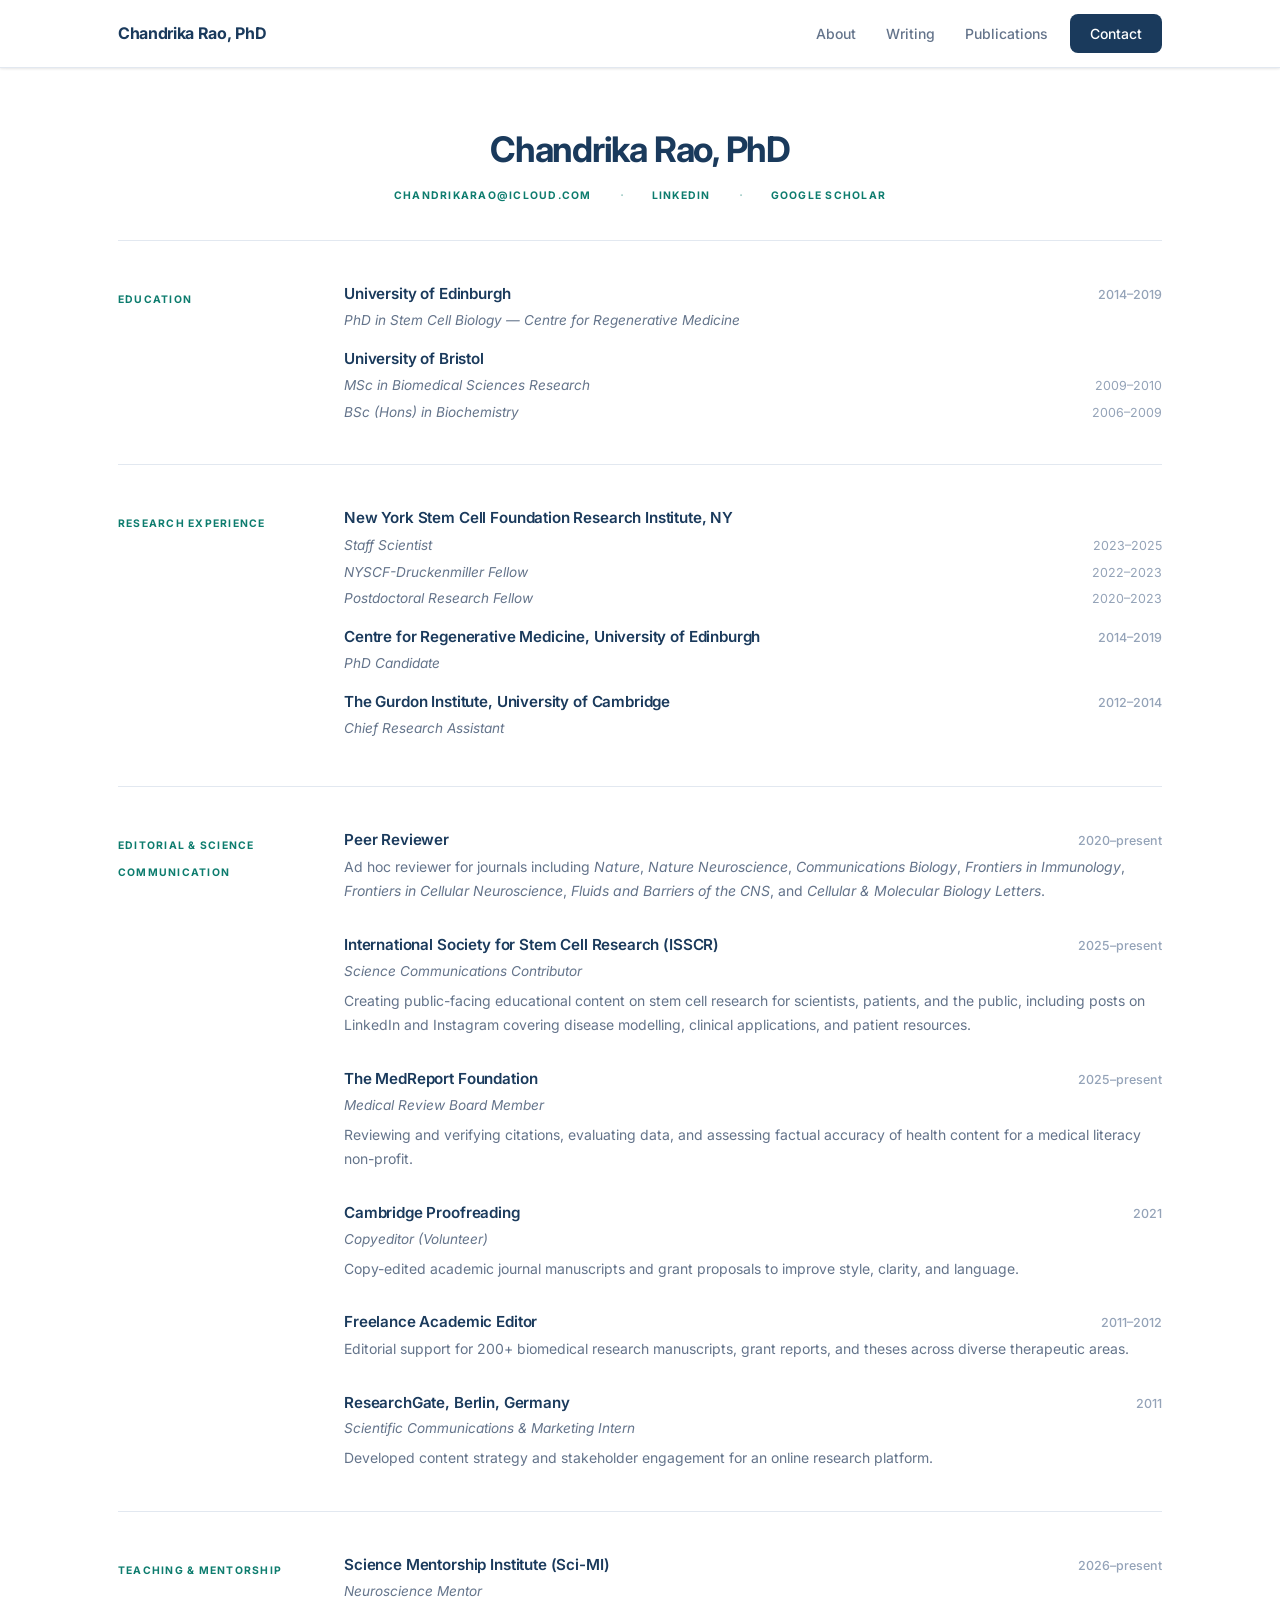
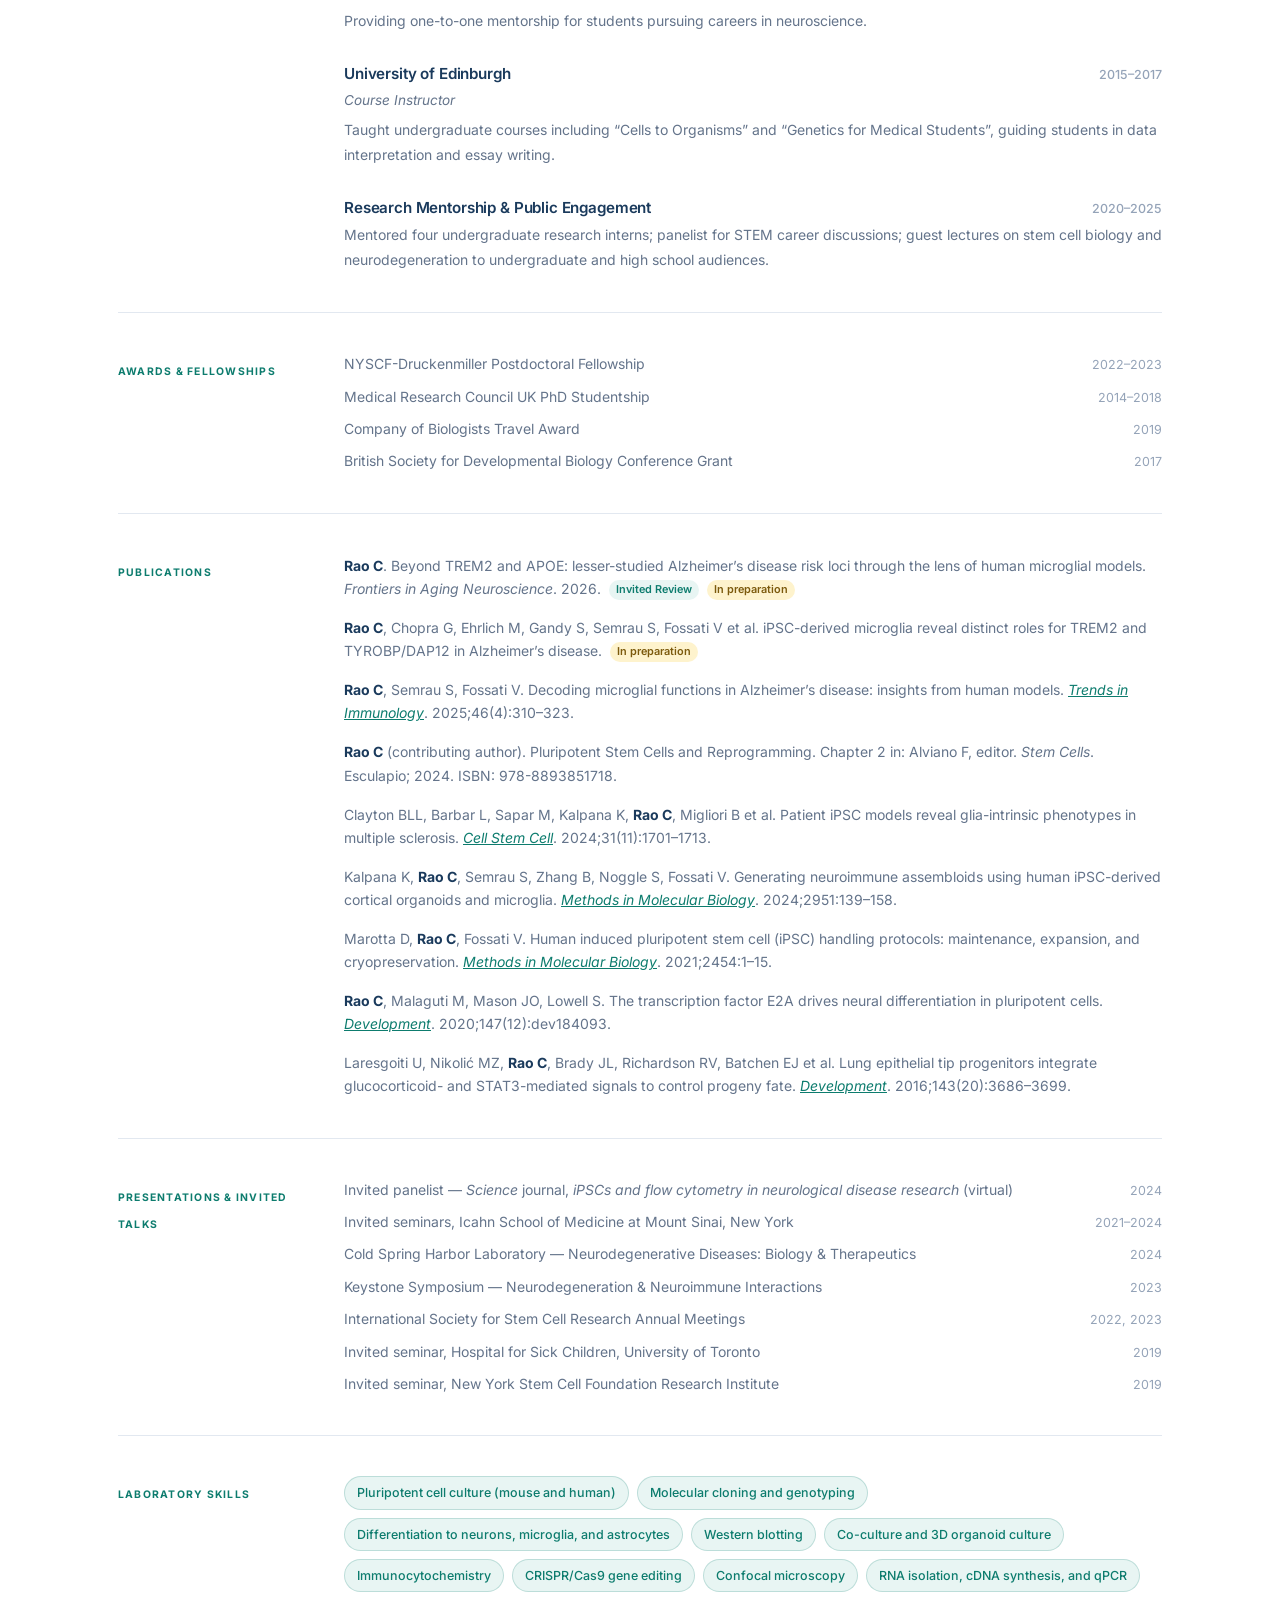
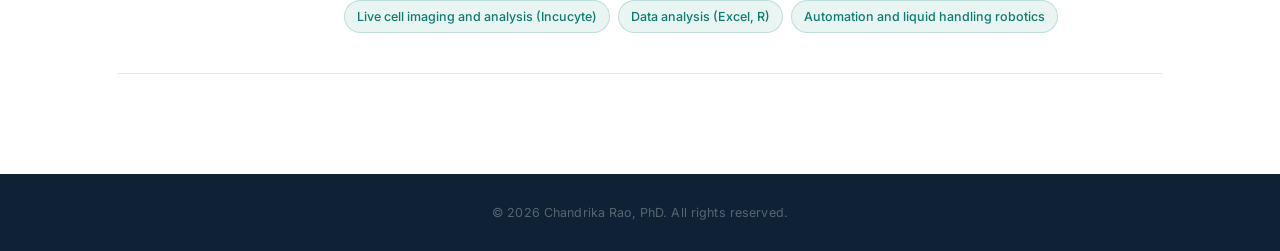
==== cv.html @ 8b99b96f "Let the CV header links wrap on narrow screens Replacing the short "Contact" link with the full emai" ====
<!DOCTYPE html>
<html lang="en">
<head>
  <meta charset="UTF-8" />
  <meta name="viewport" content="width=device-width, initial-scale=1.0" />
  <title>CV — Chandrika Rao, PhD</title>
  <meta name="description" content="Curriculum vitae of Chandrika Rao, PhD — stem cell biologist with expertise in iPSC technology, neuroimmunology, scientific editorial work, and science communication." />
  <meta property="og:title" content="CV — Chandrika Rao, PhD" />
  <meta property="og:description" content="Curriculum vitae of Chandrika Rao, PhD — stem cell biologist, scientific writer, and editor." />
  <meta property="og:url" content="https://chandrikaraophd.github.io/cv.html" />
  <meta property="og:image" content="https://chandrikaraophd.github.io/og-image.png" />
  <meta property="og:image:width" content="1200" />
  <meta property="og:image:height" content="630" />
  <meta property="og:type" content="profile" />
  <meta name="twitter:card" content="summary_large_image" />
  <meta name="twitter:title" content="CV — Chandrika Rao, PhD" />
  <meta name="twitter:description" content="Curriculum vitae of Chandrika Rao, PhD — stem cell biologist, scientific writer, and editor." />
  <meta name="twitter:image" content="https://chandrikaraophd.github.io/og-image.png" />
  <link rel="canonical" href="https://chandrikaraophd.github.io/cv.html" />
  <link rel="icon" href="favicon.svg" type="image/svg+xml" />
  <link rel="apple-touch-icon" href="og-image.png" />
  <meta name="theme-color" content="#0d7c6e" />
  <link rel="preconnect" href="https://fonts.googleapis.com" />
  <link rel="preconnect" href="https://fonts.gstatic.com" crossorigin />
  <link href="https://fonts.googleapis.com/css2?family=Inter:wght@300;400;500;600;700&display=swap" rel="stylesheet" />
  <link rel="stylesheet" href="style.css" />
  <style>
    .cv-main {
      padding-top: calc(var(--nav-h) + 64px);
      padding-bottom: 100px;
    }

    /* Header */
    .cv-header {
      text-align: center;
      margin-bottom: 32px;
    }

    .cv-header h1 {
      font-size: 2.2rem;
      font-weight: 700;
      color: var(--navy);
      letter-spacing: -.035em;
      line-height: 1;
    }

    .cv-header-rule {
      width: 80px;
      height: 2px;
      background: var(--teal);
      margin: 20px auto 16px;
    }

    .cv-header-links {
      display: flex;
      justify-content: center;
      align-items: center;
      flex-wrap: wrap;
      gap: 8px 28px;
      margin-top: 16px;
    }

    .cv-header-links a {
      font-size: .65rem;
      font-weight: 700;
      color: var(--teal);
      text-transform: uppercase;
      letter-spacing: .12em;
      text-decoration: none;
      transition: color .15s;
    }
    .cv-header-links a:hover { color: var(--navy); }

    .cv-header-sep {
      font-size: .9rem;
      color: var(--teal);
      opacity: 0.4;
    }

    /* Contact line for print/PDF only — the on-screen header links
       carry the same information as clickable text. */
    .cv-print-contact {
      display: none;
      font-size: .85rem;
      color: var(--text-muted);
      margin-top: 12px;
    }

    /* Two-column layout */
    .cv-body {
      border-top: 1px solid var(--border);
    }

    .cv-row {
      display: grid;
      grid-template-columns: 170px 1fr;
      gap: 0 56px;
      padding: 40px 0;
      border-bottom: 1px solid var(--border);
    }

    .cv-label {
      padding-top: 3px;
    }

    .cv-label-text {
      font-size: .65rem;
      font-weight: 700;
      color: var(--teal);
      text-transform: uppercase;
      letter-spacing: .12em;
      line-height: 1.4;
    }

    /* Entries */
    .cv-entry {
      margin-bottom: 28px;
    }
    .cv-entry:last-child { margin-bottom: 0; }
    .cv-entry--compact { margin-bottom: 14px; }

    .cv-entry-head {
      display: flex;
      justify-content: space-between;
      align-items: baseline;
      gap: 16px;
      margin-bottom: 2px;
    }

    .cv-entry-org {
      font-size: .95rem;
      font-weight: 600;
      color: var(--navy);
      letter-spacing: -.01em;
    }

    .cv-entry-date {
      font-size: .78rem;
      color: var(--text-light);
      white-space: nowrap;
      flex-shrink: 0;
      font-weight: 500;
      font-style: normal;
    }

    .cv-entry-role {
      font-size: .85rem;
      color: var(--text-muted);
      font-style: italic;
      margin-bottom: 6px;
    }

    .cv-entry-body {
      font-size: .875rem;
      color: var(--text-muted);
      line-height: 1.75;
    }

    .cv-entry-body ul {
      list-style: none;
      display: flex;
      flex-direction: column;
      gap: 4px;
      padding: 0;
    }

    .cv-entry-body li {
      padding-left: 14px;
      position: relative;
    }

    .cv-entry-body li::before {
      content: '–';
      position: absolute;
      left: 0;
      color: var(--text-light);
    }

    /* Publications */
    .cv-pub-list {
      list-style: none;
      display: flex;
      flex-direction: column;
      gap: 16px;
    }

    .cv-pub {
      font-size: .875rem;
      color: var(--text-muted);
      line-height: 1.65;
    }

    .cv-pub strong { color: var(--navy); }

    .cv-pub-badge {
      display: inline-block;
      font-size: .68rem;
      font-weight: 600;
      color: var(--teal);
      background: var(--teal-bg);
      padding: 1px 7px;
      border-radius: 100px;
      margin-left: 4px;
      vertical-align: middle;
    }

    .cv-pub-badge--prep {
      color: #7c5a0d;
      background: #fef3cd;
    }

    /* Skills */
    .cv-skills {
      display: flex;
      flex-wrap: wrap;
      gap: 8px;
    }

    .cv-skill {
      font-size: .78rem;
      font-weight: 500;
      color: var(--teal);
      background: var(--teal-bg);
      border: 1px solid rgba(13, 124, 110, 0.2);
      padding: 5px 12px;
      border-radius: 100px;
    }

    .cv-positions {
      margin-top: 4px;
      gap: 5px !important;
    }
    .cv-positions li {
      font-size: .85rem !important;
      font-style: italic;
      color: var(--text-muted);
    }

    /* Talks */
    .cv-talk-list {
      list-style: none;
      display: flex;
      flex-direction: column;
      gap: 10px;
    }

    .cv-talk-list li {
      font-size: .875rem;
      color: var(--text-muted);
      line-height: 1.6;
      display: flex;
      justify-content: space-between;
      align-items: baseline;
      gap: 24px;
    }

    .cv-talk-date {
      font-size: .78rem;
      color: var(--text-light);
      white-space: nowrap;
      flex-shrink: 0;
      font-style: normal;
    }

    /* Print */
    @media print {
      .nav, .cv-header-links, .footer { display: none !important; }
      .cv-main { padding-top: 24px; }
      body { font-size: 13px; }
      a { color: inherit !important; text-decoration: none !important; }
      .cv-row { padding: 28px 0; }

      /* Swap the clickable header links for a plain contact line, and
         spell out DOIs, so a printed copy stands on its own. */
      .cv-print-contact { display: block !important; }
      .cv-pub a[href^="http"]::after {
        content: " (" attr(href) ")";
        font-size: .82em;
        word-break: break-all;
      }

      /* Keep individual entries intact across page breaks, but let a
         section flow onto the next page so pages fill properly. */
      .cv-entry, .cv-pub, .cv-talk-list li { break-inside: avoid; }
      .cv-label { break-after: avoid; }
    }

    @media (max-width: 680px) {
      .cv-row {
        grid-template-columns: 1fr;
        gap: 12px 0;
      }
      .cv-skills { grid-template-columns: 1fr; }
      .cv-header { flex-direction: column; align-items: flex-start; }
      /* The email is long enough to overflow a phone on one row. */
      .cv-header-links { gap: 6px 14px; }
      .cv-header-sep { display: none; }
    }
  </style>
</head>
<body>

  <nav class="nav nav--scrolled">
    <div class="container nav-inner">
      <a href="/" class="nav-brand">Chandrika Rao, PhD</a>
      <ul class="nav-links">
        <li><a href="/#about">About</a></li>
        <li><a href="/#writing">Writing</a></li>
        <li><a href="/#publications">Publications</a></li>
        <li><a href="/#contact" class="nav-cta">Contact</a></li>
      </ul>
    </div>
  </nav>

  <main class="cv-main">
    <div class="container">

      <!-- Header -->
      <div class="cv-header">
        <div>
          <h1>Chandrika Rao, PhD</h1>
          <div class="cv-header-links">
            <a href="mailto:chandrikarao@icloud.com">chandrikarao@icloud.com</a>
            <span class="cv-header-sep">&middot;</span>
            <a href="https://www.linkedin.com/in/chandrikaraophd/" target="_blank" rel="noopener">LinkedIn</a>
            <span class="cv-header-sep">&middot;</span>
            <a href="https://scholar.google.com/citations?user=-xn5mYcAAAAJ&hl=en" target="_blank" rel="noopener">Google Scholar</a>
          </div>
          <p class="cv-print-contact">
            chandrikarao@icloud.com
            &nbsp;&middot;&nbsp; linkedin.com/in/chandrikaraophd
            &nbsp;&middot;&nbsp; chandrikaraophd.github.io
          </p>
        </div>
      </div>

      <div class="cv-body">

        <!-- Education -->
        <div class="cv-row">
          <div class="cv-label"><span class="cv-label-text">Education</span></div>
          <div class="cv-content">

            <div class="cv-entry cv-entry--compact">
              <div class="cv-entry-head">
                <div class="cv-entry-org">University of Edinburgh</div>
                <div class="cv-entry-date">2014&ndash;2019</div>
              </div>
              <div class="cv-entry-role">PhD in Stem Cell Biology &mdash; Centre for Regenerative Medicine</div>
            </div>

            <div class="cv-entry cv-entry--compact">
              <div class="cv-entry-head">
                <div class="cv-entry-org">University of Bristol</div>
              </div>
              <ul class="cv-talk-list cv-positions">
                <li><span>MSc in Biomedical Sciences Research</span><span class="cv-talk-date">2009&ndash;2010</span></li>
                <li><span>BSc (Hons) in Biochemistry</span><span class="cv-talk-date">2006&ndash;2009</span></li>
              </ul>
            </div>

          </div>
        </div>

        <!-- Research Experience -->
        <div class="cv-row">
          <div class="cv-label"><span class="cv-label-text">Research Experience</span></div>
          <div class="cv-content">

            <div class="cv-entry cv-entry--compact">
              <div class="cv-entry-head">
                <div class="cv-entry-org">New York Stem Cell Foundation Research Institute, NY</div>
              </div>
              <ul class="cv-talk-list cv-positions">
                <li><span>Staff Scientist</span><span class="cv-talk-date">2023&ndash;2025</span></li>
                <li><span>NYSCF-Druckenmiller Fellow</span><span class="cv-talk-date">2022&ndash;2023</span></li>
                <li><span>Postdoctoral Research Fellow</span><span class="cv-talk-date">2020&ndash;2023</span></li>
              </ul>
            </div>

            <div class="cv-entry cv-entry--compact">
              <div class="cv-entry-head">
                <div class="cv-entry-org">Centre for Regenerative Medicine, University of Edinburgh</div>
                <div class="cv-entry-date">2014&ndash;2019</div>
              </div>
              <div class="cv-entry-role">PhD Candidate</div>
            </div>

            <div class="cv-entry cv-entry--compact">
              <div class="cv-entry-head">
                <div class="cv-entry-org">The Gurdon Institute, University of Cambridge</div>
                <div class="cv-entry-date">2012&ndash;2014</div>
              </div>
              <div class="cv-entry-role">Chief Research Assistant</div>
            </div>

          </div>
        </div>

        <!-- Editorial & Science Communication -->
        <div class="cv-row">
          <div class="cv-label"><span class="cv-label-text">Editorial &amp; Science Communication</span></div>
          <div class="cv-content">

            <div class="cv-entry">
              <div class="cv-entry-head">
                <div class="cv-entry-org">Peer Reviewer</div>
                <div class="cv-entry-date">2020&ndash;present</div>
              </div>
              <div class="cv-entry-body">
                Ad hoc reviewer for journals including <em>Nature</em>, <em>Nature Neuroscience</em>, <em>Communications Biology</em>, <em>Frontiers in Immunology</em>, <em>Frontiers in Cellular Neuroscience</em>, <em>Fluids and Barriers of the CNS</em>, and <em>Cellular &amp; Molecular Biology Letters</em>.
              </div>
            </div>

            <div class="cv-entry">
              <div class="cv-entry-head">
                <div class="cv-entry-org">International Society for Stem Cell Research (ISSCR)</div>
                <div class="cv-entry-date">2025&ndash;present</div>
              </div>
              <div class="cv-entry-role">Science Communications Contributor</div>
              <div class="cv-entry-body">
                Creating public-facing educational content on stem cell research for scientists, patients, and the public, including posts on LinkedIn and Instagram covering disease modelling, clinical applications, and patient resources.
              </div>
            </div>

            <div class="cv-entry">
              <div class="cv-entry-head">
                <div class="cv-entry-org">The MedReport Foundation</div>
                <div class="cv-entry-date">2025&ndash;present</div>
              </div>
              <div class="cv-entry-role">Medical Review Board Member</div>
              <div class="cv-entry-body">
                Reviewing and verifying citations, evaluating data, and assessing factual accuracy of health content for a medical literacy non-profit.
              </div>
            </div>

            <div class="cv-entry">
              <div class="cv-entry-head">
                <div class="cv-entry-org">Cambridge Proofreading</div>
                <div class="cv-entry-date">2021</div>
              </div>
              <div class="cv-entry-role">Copyeditor (Volunteer)</div>
              <div class="cv-entry-body">
                Copy-edited academic journal manuscripts and grant proposals to improve style, clarity, and language.
              </div>
            </div>

            <div class="cv-entry">
              <div class="cv-entry-head">
                <div class="cv-entry-org">Freelance Academic Editor</div>
                <div class="cv-entry-date">2011&ndash;2012</div>
              </div>
              <div class="cv-entry-body">
                Editorial support for 200+ biomedical research manuscripts, grant reports, and theses across diverse therapeutic areas.
              </div>
            </div>

            <div class="cv-entry">
              <div class="cv-entry-head">
                <div class="cv-entry-org">ResearchGate, Berlin, Germany</div>
                <div class="cv-entry-date">2011</div>
              </div>
              <div class="cv-entry-role">Scientific Communications &amp; Marketing Intern</div>
              <div class="cv-entry-body">
                Developed content strategy and stakeholder engagement for an online research platform.
              </div>
            </div>

          </div>
        </div>

        <!-- Teaching & Mentorship -->
        <div class="cv-row">
          <div class="cv-label"><span class="cv-label-text">Teaching &amp; Mentorship</span></div>
          <div class="cv-content">

            <div class="cv-entry">
              <div class="cv-entry-head">
                <div class="cv-entry-org">Science Mentorship Institute (Sci-MI)</div>
                <div class="cv-entry-date">2026&ndash;present</div>
              </div>
              <div class="cv-entry-role">Neuroscience Mentor</div>
              <div class="cv-entry-body">Providing one-to-one mentorship for students pursuing careers in neuroscience.</div>
            </div>

            <div class="cv-entry">
              <div class="cv-entry-head">
                <div class="cv-entry-org">University of Edinburgh</div>
                <div class="cv-entry-date">2015&ndash;2017</div>
              </div>
              <div class="cv-entry-role">Course Instructor</div>
              <div class="cv-entry-body">
                Taught undergraduate courses including &ldquo;Cells to Organisms&rdquo; and &ldquo;Genetics for Medical Students&rdquo;, guiding students in data interpretation and essay writing.
              </div>
            </div>

            <div class="cv-entry cv-entry--compact">
              <div class="cv-entry-head">
                <div class="cv-entry-org">Research Mentorship &amp; Public Engagement</div>
                <div class="cv-entry-date">2020&ndash;2025</div>
              </div>
              <div class="cv-entry-body">Mentored four undergraduate research interns; panelist for STEM career discussions; guest lectures on stem cell biology and neurodegeneration to undergraduate and high school audiences.</div>
            </div>

          </div>
        </div>

        <!-- Awards & Fellowships -->
        <div class="cv-row">
          <div class="cv-label"><span class="cv-label-text">Awards &amp; Fellowships</span></div>
          <div class="cv-content">
            <ul class="cv-talk-list">
              <li><span>NYSCF-Druckenmiller Postdoctoral Fellowship</span><span class="cv-talk-date">2022&ndash;2023</span></li>
              <li><span>Medical Research Council UK PhD Studentship</span><span class="cv-talk-date">2014&ndash;2018</span></li>
              <li><span>Company of Biologists Travel Award</span><span class="cv-talk-date">2019</span></li>
              <li><span>British Society for Developmental Biology Conference Grant</span><span class="cv-talk-date">2017</span></li>
            </ul>
          </div>
        </div>

        <!-- Publications -->
        <div class="cv-row">
          <div class="cv-label"><span class="cv-label-text">Publications</span></div>
          <div class="cv-content">

            <ul class="cv-pub-list">

              <li class="cv-pub">
                <strong>Rao C</strong>. Beyond TREM2 and APOE: lesser-studied Alzheimer&rsquo;s disease risk loci through the lens of human microglial models. <em>Frontiers in Aging Neuroscience</em>. 2026.
                <span class="cv-pub-badge">Invited Review</span>
                <span class="cv-pub-badge cv-pub-badge--prep">In preparation</span>
              </li>

              <li class="cv-pub">
                <strong>Rao C</strong>, Chopra G, Ehrlich M, Gandy S, Semrau S, Fossati V et al. iPSC-derived microglia reveal distinct roles for TREM2 and TYROBP/DAP12 in Alzheimer&rsquo;s disease.
                <span class="cv-pub-badge cv-pub-badge--prep">In preparation</span>
              </li>

              <li class="cv-pub">
                <strong>Rao C</strong>, Semrau S, Fossati V. Decoding microglial functions in Alzheimer&rsquo;s disease: insights from human models. <a href="https://doi.org/10.1016/j.it.2025.02.011" target="_blank" rel="noopener"><em>Trends in Immunology</em></a>. 2025;46(4):310&ndash;323.
              </li>

              <li class="cv-pub">
                <strong>Rao C</strong> (contributing author). Pluripotent Stem Cells and Reprogramming. Chapter 2 in: Alviano F, editor. <em>Stem Cells</em>. Esculapio; 2024. ISBN: 978-8893851718.
              </li>

              <li class="cv-pub">
                Clayton BLL, Barbar L, Sapar M, Kalpana K, <strong>Rao C</strong>, Migliori B et al. Patient iPSC models reveal glia-intrinsic phenotypes in multiple sclerosis. <a href="https://doi.org/10.1016/j.stem.2024.08.002" target="_blank" rel="noopener"><em>Cell Stem Cell</em></a>. 2024;31(11):1701&ndash;1713.
              </li>

              <li class="cv-pub">
                Kalpana K, <strong>Rao C</strong>, Semrau S, Zhang B, Noggle S, Fossati V. Generating neuroimmune assembloids using human iPSC-derived cortical organoids and microglia. <a href="https://doi.org/10.1007/7651_2024_554" target="_blank" rel="noopener"><em>Methods in Molecular Biology</em></a>. 2024;2951:139&ndash;158.
              </li>

              <li class="cv-pub">
                Marotta D, <strong>Rao C</strong>, Fossati V. Human induced pluripotent stem cell (iPSC) handling protocols: maintenance, expansion, and cryopreservation. <a href="https://doi.org/10.1007/7651_2021_358" target="_blank" rel="noopener"><em>Methods in Molecular Biology</em></a>. 2021;2454:1&ndash;15.
              </li>

              <li class="cv-pub">
                <strong>Rao C</strong>, Malaguti M, Mason JO, Lowell S. The transcription factor E2A drives neural differentiation in pluripotent cells. <a href="https://doi.org/10.1242/dev.184093" target="_blank" rel="noopener"><em>Development</em></a>. 2020;147(12):dev184093.
              </li>

              <li class="cv-pub">
                Laresgoiti U, Nikoli&#263; MZ, <strong>Rao C</strong>, Brady JL, Richardson RV, Batchen EJ et al. Lung epithelial tip progenitors integrate glucocorticoid- and STAT3-mediated signals to control progeny fate. <a href="https://doi.org/10.1242/dev.134023" target="_blank" rel="noopener"><em>Development</em></a>. 2016;143(20):3686&ndash;3699.
              </li>

            </ul>

          </div>
        </div>

        <!-- Conference Presentations -->
        <div class="cv-row">
          <div class="cv-label"><span class="cv-label-text">Presentations &amp; Invited Talks</span></div>
          <div class="cv-content">
            <ul class="cv-talk-list">
              <li><span>Invited panelist &mdash; <em>Science</em> journal, <em>iPSCs and flow cytometry in neurological disease research</em> (virtual)</span><span class="cv-talk-date">2024</span></li>
              <li><span>Invited seminars, Icahn School of Medicine at Mount Sinai, New York</span><span class="cv-talk-date">2021&ndash;2024</span></li>
              <li><span>Cold Spring Harbor Laboratory &mdash; Neurodegenerative Diseases: Biology &amp; Therapeutics</span><span class="cv-talk-date">2024</span></li>
              <li><span>Keystone Symposium &mdash; Neurodegeneration &amp; Neuroimmune Interactions</span><span class="cv-talk-date">2023</span></li>
              <li><span>International Society for Stem Cell Research Annual Meetings</span><span class="cv-talk-date">2022, 2023</span></li>
              <li><span>Invited seminar, Hospital for Sick Children, University of Toronto</span><span class="cv-talk-date">2019</span></li>
              <li><span>Invited seminar, New York Stem Cell Foundation Research Institute</span><span class="cv-talk-date">2019</span></li>
            </ul>
          </div>
        </div>

        <!-- Skills -->
        <div class="cv-row">
          <div class="cv-label"><span class="cv-label-text">Laboratory Skills</span></div>
          <div class="cv-content">
            <div class="cv-skills">
              <div class="cv-skill">Pluripotent cell culture (mouse and human)</div>
              <div class="cv-skill">Molecular cloning and genotyping</div>
              <div class="cv-skill">Differentiation to neurons, microglia, and astrocytes</div>
              <div class="cv-skill">Western blotting</div>
              <div class="cv-skill">Co-culture and 3D organoid culture</div>
              <div class="cv-skill">Immunocytochemistry</div>
              <div class="cv-skill">CRISPR/Cas9 gene editing</div>
              <div class="cv-skill">Confocal microscopy</div>
              <div class="cv-skill">RNA isolation, cDNA synthesis, and qPCR</div>
              <div class="cv-skill">Live cell imaging and analysis (Incucyte)</div>
              <div class="cv-skill">Data analysis (Excel, R)</div>
              <div class="cv-skill">Automation and liquid handling robotics</div>
            </div>
          </div>
        </div>

      </div>
    </div>
  </main>

  <footer class="footer">
    <div class="container">
      <p>&copy; <span id="year"></span> Chandrika Rao, PhD. All rights reserved.</p>
    </div>
  </footer>

  <script>
    document.getElementById('year').textContent = new Date().getFullYear();
  </script>

</body>
</html>
---- style.css ----
/* =============================================
   CSS Custom Properties
   ============================================= */
:root {
  --navy:        #1a3a5c;
  --navy-dark:   #0f2235;
  --teal:        #0d7c6e;
  --teal-bg:     #e8f5f3;
  --white:       #ffffff;
  --bg:          #ffffff;
  --bg-alt:      #f5f7fa;
  --text:        #1e293b;
  --text-muted:  #64748b;
  --text-light:  #94a3b8;
  --border:      #e2e8f0;

  --font: 'Inter', -apple-system, BlinkMacSystemFont, 'Segoe UI', sans-serif;

  --container:   1100px;
  --nav-h:       68px;
  --section-y:   88px;

  --shadow-sm: 0 1px 3px rgba(0,0,0,.07), 0 1px 2px rgba(0,0,0,.04);
  --shadow-md: 0 4px 20px rgba(0,0,0,.08), 0 2px 8px rgba(0,0,0,.04);
  --shadow-lg: 0 12px 40px rgba(0,0,0,.12), 0 4px 16px rgba(0,0,0,.06);

  --radius:    14px;
  --radius-sm: 8px;
}

/* =============================================
   Reset
   ============================================= */
*, *::before, *::after {
  box-sizing: border-box;
  margin: 0;
  padding: 0;
}

html {
  scroll-behavior: smooth;
  scroll-padding-top: var(--nav-h);
}

body {
  font-family: var(--font);
  font-size: 16px;
  color: var(--text);
  background-color: var(--bg);
  line-height: 1.7;
  -webkit-font-smoothing: antialiased;
  -moz-osx-font-smoothing: grayscale;
}

img {
  max-width: 100%;
  height: auto;
  display: block;
}

a {
  color: var(--teal);
  transition: color .15s;
}
a:hover { color: var(--navy); }

/* Visible keyboard focus. :focus-visible keeps the ring off mouse clicks
   while still showing it for tab navigation. */
a:focus-visible,
button:focus-visible,
[tabindex]:focus-visible {
  outline: 2px solid var(--teal);
  outline-offset: 3px;
  border-radius: 3px;
}

/* On the dark contact panel the teal ring has too little contrast. */
.contact-section a:focus-visible {
  outline-color: var(--white);
}

@media (prefers-reduced-motion: reduce) {
  html { scroll-behavior: auto; }
  *, *::before, *::after {
    animation-duration: .01ms !important;
    animation-iteration-count: 1 !important;
    transition-duration: .01ms !important;
  }
}

/* =============================================
   Layout
   ============================================= */
.container {
  width: 100%;
  max-width: var(--container);
  margin: 0 auto;
  padding: 0 28px;
}

.section { padding: var(--section-y) 0; }
.section--alt { background-color: var(--bg-alt); }

/* =============================================
   Navigation
   ============================================= */
.nav {
  position: fixed;
  inset: 0 0 auto 0;
  z-index: 200;
  height: var(--nav-h);
  background: rgba(255,255,255,.96);
  backdrop-filter: blur(12px);
  -webkit-backdrop-filter: blur(12px);
  border-bottom: 1px solid transparent;
  transition: border-color .2s, box-shadow .2s;
}

.nav--scrolled {
  border-bottom-color: var(--border);
  box-shadow: var(--shadow-sm);
}

.nav-inner {
  display: flex;
  align-items: center;
  justify-content: space-between;
  height: 100%;
}

.nav-brand {
  font-size: 1rem;
  font-weight: 700;
  color: var(--navy);
  text-decoration: none;
  letter-spacing: -.02em;
  flex-shrink: 0;
}
.nav-brand:hover { color: var(--teal); text-decoration: none; }

.nav-links {
  list-style: none;
  display: flex;
  align-items: center;
  gap: 2px;
}

.nav-links a {
  font-size: .875rem;
  font-weight: 500;
  color: var(--text-muted);
  text-decoration: none;
  padding: 7px 14px;
  border-radius: var(--radius-sm);
  transition: color .15s, background-color .15s;
  display: block;
}
.nav-links a:hover {
  color: var(--navy);
  background-color: var(--bg-alt);
  text-decoration: none;
}

.nav-cta {
  background-color: var(--navy) !important;
  color: var(--white) !important;
  padding: 8px 20px !important;
  margin-left: 6px;
}
.nav-cta:hover {
  background-color: var(--teal) !important;
  color: var(--white) !important;
}

/* Hamburger */
.nav-toggle {
  display: none;
  flex-direction: column;
  justify-content: center;
  gap: 5px;
  width: 36px;
  height: 36px;
  background: none;
  border: none;
  cursor: pointer;
  padding: 6px;
  border-radius: var(--radius-sm);
}
.nav-toggle:hover { background: var(--bg-alt); }

.nav-toggle span {
  display: block;
  width: 20px;
  height: 2px;
  background: var(--navy);
  border-radius: 2px;
  transition: transform .2s, opacity .2s;
  transform-origin: center;
}
.nav-toggle--open span:nth-child(1) { transform: translateY(7px) rotate(45deg); }
.nav-toggle--open span:nth-child(2) { opacity: 0; transform: scaleX(0); }
.nav-toggle--open span:nth-child(3) { transform: translateY(-7px) rotate(-45deg); }

/* =============================================
   Hero
   ============================================= */
.hero {
  padding-top: calc(var(--nav-h) + 72px);
  padding-bottom: 88px;
}

.hero-inner {
  display: flex;
  align-items: center;
  gap: 72px;
}

.hero-text { flex: 1; min-width: 0; }

.eyebrow {
  display: block;
  font-size: .8rem;
  font-weight: 600;
  color: var(--teal);
  letter-spacing: .08em;
  text-transform: uppercase;
  margin-bottom: 20px;
}

.hero-text h1 {
  font-size: clamp(2.4rem, 4.5vw, 3.4rem);
  font-weight: 700;
  color: var(--navy);
  letter-spacing: -.03em;
  line-height: 1.1;
  margin-bottom: 20px;
}

.text-teal { color: var(--teal); }

.hero-lead {
  font-size: 1.1rem;
  color: var(--text-muted);
  max-width: 500px;
  line-height: 1.75;
  margin-bottom: 36px;
}

.hero-actions {
  display: flex;
  flex-wrap: wrap;
  gap: 12px;
}

.hero-photo { flex-shrink: 0; }

.photo-clip {
  width: 300px;
  height: 300px;
  border-radius: 50%;
  overflow: hidden;
  box-shadow: var(--shadow-lg);
  border: 5px solid var(--white);
  outline: 1px solid var(--border);
}

.photo-clip img {
  width: 100%;
  height: auto;
  display: block;
  transform: translateY(-10%);
}

/* =============================================
   Buttons
   ============================================= */
.btn {
  display: inline-flex;
  align-items: center;
  gap: 8px;
  padding: 12px 26px;
  font-family: var(--font);
  font-size: .9rem;
  font-weight: 600;
  text-decoration: none;
  border-radius: var(--radius-sm);
  border: 2px solid transparent;
  cursor: pointer;
  white-space: nowrap;
  line-height: 1;
  transition: background-color .15s, color .15s, border-color .15s,
              box-shadow .15s, transform .15s;
}
.btn:hover {
  text-decoration: none;
  transform: translateY(-1px);
  box-shadow: 0 4px 12px rgba(0,0,0,.12);
}

.btn-primary { background-color: var(--navy); color: var(--white); }
.btn-primary:hover { background-color: var(--teal); color: var(--white); }

.btn-outline { background: transparent; color: var(--navy); border-color: var(--navy); }
.btn-outline:hover { background-color: var(--navy); color: var(--white); }

.btn-light { background-color: var(--white); color: var(--navy); }
.btn-light:hover { background-color: var(--teal-bg); color: var(--teal); }

.btn-light-outline {
  background: transparent;
  color: var(--white);
  border-color: rgba(255,255,255,.4);
}
.btn-light-outline:hover {
  background: rgba(255,255,255,.1);
  border-color: var(--white);
  color: var(--white);
}

/* =============================================
   Section Headers
   ============================================= */
.section-title {
  font-size: clamp(1.7rem, 3vw, 2.2rem);
  font-weight: 700;
  color: var(--navy);
  letter-spacing: -.025em;
  line-height: 1.2;
  margin-bottom: 12px;
}
.section-title--light { color: var(--white); }

.section-sub {
  font-size: 1rem;
  color: var(--text-muted);
  max-width: 560px;
  margin-bottom: 48px;
  line-height: 1.7;
}
.section-sub a { color: var(--teal); }

/* =============================================
   About
   ============================================= */
.about-body p {
  font-size: 1.05rem;
  color: var(--text);
  line-height: 1.8;
  max-width: 680px;
  margin-bottom: 16px;
}
.about-body p:last-of-type { margin-bottom: 48px; }

.stat-row {
  display: flex;
  gap: 52px;
  flex-wrap: wrap;
}

.stat-num {
  font-size: 2.2rem;
  font-weight: 700;
  color: var(--navy);
  letter-spacing: -.04em;
  line-height: 1;
}

.stat-label {
  font-size: .72rem;
  font-weight: 600;
  color: var(--text-muted);
  text-transform: uppercase;
  letter-spacing: .07em;
  margin-top: 6px;
}

/* =============================================
   Expertise Cards
   ============================================= */
.cards {
  display: grid;
  grid-template-columns: repeat(4, 1fr);
  gap: 20px;
}

.card {
  background: var(--white);
  border: 1px solid var(--border);
  border-radius: var(--radius);
  padding: 32px 26px;
  transition: box-shadow .2s, transform .2s;
}
.card:hover {
  box-shadow: var(--shadow-md);
  transform: translateY(-3px);
}

.card-icon {
  width: 44px;
  height: 44px;
  background: var(--teal-bg);
  border-radius: 10px;
  display: flex;
  align-items: center;
  justify-content: center;
  margin-bottom: 20px;
  color: var(--teal);
}
.card-icon svg { width: 22px; height: 22px; }

.card h3 {
  font-size: 1rem;
  font-weight: 600;
  color: var(--navy);
  margin-bottom: 10px;
  letter-spacing: -.01em;
}

.card p {
  font-size: .875rem;
  color: var(--text-muted);
  line-height: 1.7;
}

/* =============================================
   Services
   ============================================= */
.services-grid {
  display: grid;
  grid-template-columns: repeat(3, 1fr);
  gap: 36px 56px;
}

.service-item {
  border-left: 3px solid var(--teal);
  padding-left: 18px;
}

.service-item h4 {
  font-size: .95rem;
  font-weight: 600;
  color: var(--navy);
  margin-bottom: 6px;
  letter-spacing: -.01em;
}

.service-item p {
  font-size: .875rem;
  color: var(--text-muted);
  line-height: 1.7;
}

/* =============================================
   Publications
   ============================================= */
.pub-list {
  list-style: none;
  counter-reset: pub;
}

.pub-item {
  counter-increment: pub;
  padding: 22px 0 22px 36px;
  border-bottom: 1px solid var(--border);
  position: relative;
}
.pub-item:first-child { border-top: 1px solid var(--border); }

.pub-item::before {
  content: counter(pub);
  position: absolute;
  left: 0;
  top: 26px;
  font-size: .72rem;
  font-weight: 700;
  color: var(--text-light);
  width: 20px;
  text-align: right;
}

.pub-title {
  font-size: .95rem;
  font-weight: 600;
  color: var(--text);
  line-height: 1.55;
  margin-bottom: 5px;
}

.pub-authors {
  font-size: .85rem;
  color: var(--text-muted);
  margin-bottom: 4px;
  line-height: 1.5;
}
.pub-authors strong { color: var(--navy); font-weight: 600; }

.pub-journal {
  font-size: .82rem;
  color: var(--text-light);
  display: flex;
  align-items: center;
  gap: 6px;
  flex-wrap: wrap;
}

.pub-badge {
  display: inline-block;
  font-size: .72rem;
  font-weight: 600;
  color: var(--teal);
  background: var(--teal-bg);
  padding: 2px 9px;
  border-radius: 100px;
}

.pub-badge--prep {
  color: #7c5a0d;
  background: #fef3cd;
}

/* =============================================
   Writing
   ============================================= */
.writing-featured {
  display: flex;
  gap: 44px;
  align-items: flex-start;
  background: var(--white);
  border: 1px solid var(--border);
  border-radius: var(--radius);
  padding: 36px;
  margin-bottom: 24px;
}

.writing-featured-img {
  flex-shrink: 0;
  width: 160px;
}

.writing-featured-img img {
  width: 100%;
  border-radius: var(--radius-sm);
  box-shadow: var(--shadow-md);
}

.writing-featured-text {
  flex: 1;
  display: flex;
  flex-direction: column;
  gap: 14px;
}

.writing-featured-text h3 {
  font-size: 1.05rem;
  font-weight: 600;
  color: var(--navy);
  line-height: 1.45;
}

.writing-featured-text p {
  font-size: .9rem;
  color: var(--text-muted);
  line-height: 1.7;
}

.writing-tags-row {
  display: flex;
  gap: 8px;
  flex-wrap: wrap;
}

.img-credit {
  font-size: .7rem;
  color: var(--text-light);
  text-align: center;
  margin-top: 6px;
  font-style: italic;
}

.writing-pullquote {
  border-left: 3px solid var(--teal);
  padding-left: 16px;
  margin: 0;
  font-size: .875rem;
  color: var(--text-muted);
  font-style: italic;
  line-height: 1.7;
}

.writing-pullquote cite {
  display: block;
  margin-top: 6px;
  font-size: .78rem;
  color: var(--text-light);
  font-style: normal;
}

.writing-tag--cover {
  color: #7c5a0d;
  background: #fef3cd;
}

.writing-grid {
  display: grid;
  grid-template-columns: repeat(2, 1fr);
  gap: 24px;
}

.writing-card {
  background: var(--white);
  border: 1px solid var(--border);
  border-radius: var(--radius);
  padding: 28px;
  display: flex;
  flex-direction: column;
  gap: 12px;
  transition: box-shadow .2s, transform .2s;
}

.writing-card:hover {
  box-shadow: var(--shadow-md);
  transform: translateY(-2px);
}

.writing-card-img {
  width: calc(100% + 56px);
  margin: -28px -28px 16px -28px;
  aspect-ratio: 16 / 7;
  overflow: hidden;
  border-radius: var(--radius) var(--radius) 0 0;
}
.writing-card-img img {
  width: 100%;
  height: 100%;
  object-fit: cover;
  object-position: center 75%;
}

.writing-tag {
  display: inline-block;
  font-size: .7rem;
  font-weight: 700;
  letter-spacing: .06em;
  text-transform: uppercase;
  padding: 3px 10px;
  border-radius: 100px;
  align-self: flex-start;
}

.writing-tag--review {
  color: var(--navy);
  background: #e8eef5;
}

.writing-tag--comm {
  color: var(--teal);
  background: var(--teal-bg);
}

.writing-card h3 {
  font-size: .95rem;
  font-weight: 600;
  color: var(--navy);
  line-height: 1.5;
}

.writing-card p {
  font-size: .875rem;
  color: var(--text-muted);
  line-height: 1.7;
  flex: 1;
}

.writing-meta {
  font-size: .78rem;
  color: var(--text-light);
  font-weight: 500;
}

.writing-link {
  font-size: .875rem;
  font-weight: 600;
  color: var(--teal);
  text-decoration: none;
  margin-top: 4px;
}

.writing-link:hover {
  color: var(--navy);
  text-decoration: none;
}

/* Research Highlights */
.writing-highlights { margin-top: 48px; }

.writing-subhead {
  font-size: 1rem;
  font-weight: 600;
  color: var(--text-muted);
  text-transform: uppercase;
  letter-spacing: .07em;
  margin-bottom: 20px;
}

.highlight-grid {
  display: grid;
  grid-template-columns: repeat(3, 1fr);
  gap: 24px;
}

.writing-tag--methods {
  color: #1e5f8e;
  background: #deeaf5;
}

.highlight-card {
  background: var(--white);
  border: 1px solid var(--border);
  border-radius: var(--radius);
  overflow: hidden;
  transition: box-shadow .2s, transform .2s;
}
.highlight-card:hover {
  box-shadow: var(--shadow-md);
  transform: translateY(-2px);
}

.highlight-img {
  width: 100%;
  aspect-ratio: 16 / 7;
  overflow: hidden;
  position: relative;
}
.highlight-img::after {
  content: '';
  position: absolute;
  inset: 0;
  background: rgba(255, 255, 255, 0.12);
  pointer-events: none;
}
.highlight-img img {
  width: 100%;
  height: 100%;
  object-fit: cover;
  filter: brightness(0.95) saturate(0.8);
}
.highlight-img img.no-filter {
  filter: none;
}
.highlight-img--contain {
  background: #0f1f35;
  position: relative;
}
.highlight-img--contain::after {
  content: '';
  position: absolute;
  inset: 0;
  background:
    radial-gradient(ellipse at center, transparent 35%, rgba(15, 31, 53, 0.9) 100%),
    linear-gradient(to right, rgba(15, 31, 53, 0.8) 0%, transparent 15%, transparent 85%, rgba(15, 31, 53, 0.8) 100%);
  pointer-events: none;
  z-index: 1;
}
.highlight-img--contain img {
  object-fit: contain;
}

.highlight-triptych {
  display: flex;
  gap: 0;
  aspect-ratio: 16 / 7;
  overflow: hidden;
  border-radius: var(--radius) var(--radius) 0 0;
  background: black;
}

.triptych-panel {
  flex: 1;
  overflow: hidden;
}

.triptych-panel img {
  width: 100%;
  height: 100%;
  object-fit: cover;
  object-position: center;
}
.highlight-img--placeholder {
  background: var(--bg-alt);
  display: flex;
  align-items: center;
  justify-content: center;
}
.highlight-img--placeholder span {
  font-size: .8rem;
  color: var(--text-light);
  font-style: italic;
}

.highlight-body {
  padding: 24px;
  display: flex;
  flex-direction: column;
  gap: 12px;
}

.highlight-body h3 {
  font-size: .95rem;
  font-weight: 600;
  color: var(--navy);
  line-height: 1.5;
}

.highlight-body p {
  font-size: .875rem;
  color: var(--text-muted);
  line-height: 1.7;
}

.writing-tag--highlight {
  color: #5b3a8c;
  background: #f0eafa;
}

/* =============================================
   Contact
   ============================================= */
.contact-section { background: var(--navy); }

.contact-inner {
  text-align: center;
  padding-top: var(--section-y);
  padding-bottom: var(--section-y);
}
.contact-inner .section-title { margin-bottom: 16px; }

.contact-lead {
  font-size: 1.05rem;
  color: rgba(255,255,255,.65);
  max-width: 400px;
  margin: 0 auto 40px;
  line-height: 1.7;
}

.contact-links {
  display: flex;
  justify-content: center;
  gap: 14px;
  flex-wrap: wrap;
}

/* =============================================
   Footer
   ============================================= */
.footer {
  background: var(--navy-dark);
  padding: 28px 0;
  text-align: center;
}
.footer p {
  font-size: .78rem;
  color: rgba(255,255,255,.3);
  letter-spacing: .01em;
}

/* =============================================
   Responsive — 960px
   ============================================= */
@media (max-width: 960px) {
  .cards {
    grid-template-columns: repeat(2, 1fr);
  }
  .services-grid {
    grid-template-columns: repeat(2, 1fr);
    gap: 28px 40px;
  }

}

/* =============================================
   Responsive — 768px
   ============================================= */
@media (max-width: 768px) {
  :root { --section-y: 64px; }

  /* Nav */
  .nav-toggle { display: flex; }

  .nav-links {
    display: none;
    position: absolute;
    top: var(--nav-h);
    left: 0;
    right: 0;
    flex-direction: column;
    align-items: stretch;
    background: var(--white);
    border-bottom: 1px solid var(--border);
    box-shadow: var(--shadow-md);
    padding: 8px 16px 16px;
    gap: 2px;
  }
  .nav-links--open { display: flex; }

  .nav-links a { padding: 10px 14px; font-size: .95rem; }

  .nav-cta {
    text-align: center;
    margin-left: 0 !important;
    margin-top: 6px;
  }

  /* Hero */
  .hero {
    padding-top: calc(var(--nav-h) + 48px);
    padding-bottom: 64px;
  }
  .hero-inner {
    flex-direction: column-reverse;
    gap: 36px;
    text-align: center;
  }
  .photo-clip {
    width: 200px;
    height: 200px;
    margin: 0 auto;
  }
  .hero-lead { margin-left: auto; margin-right: auto; }
  .hero-actions { justify-content: center; }

  /* Cards */
  .cards { grid-template-columns: 1fr 1fr; }

  /* Services */
  .services-grid { grid-template-columns: 1fr; gap: 24px; }

  /* Writing */
  .writing-featured { flex-direction: column; gap: 24px; }
  .writing-featured-img { width: 120px; }
  .writing-grid { grid-template-columns: 1fr; }
  .highlight-grid { grid-template-columns: 1fr; }

  /* Stats */
  .stat-row { gap: 32px; }
}

/* =============================================
   Responsive — 520px
   ============================================= */
@media (max-width: 520px) {
  .container { padding: 0 18px; }
  .cards { grid-template-columns: 1fr; }
  .photo-clip { width: 160px; height: 160px; }
  .stat-num { font-size: 1.8rem; }
  .btn { padding: 11px 20px; font-size: .85rem; }
}
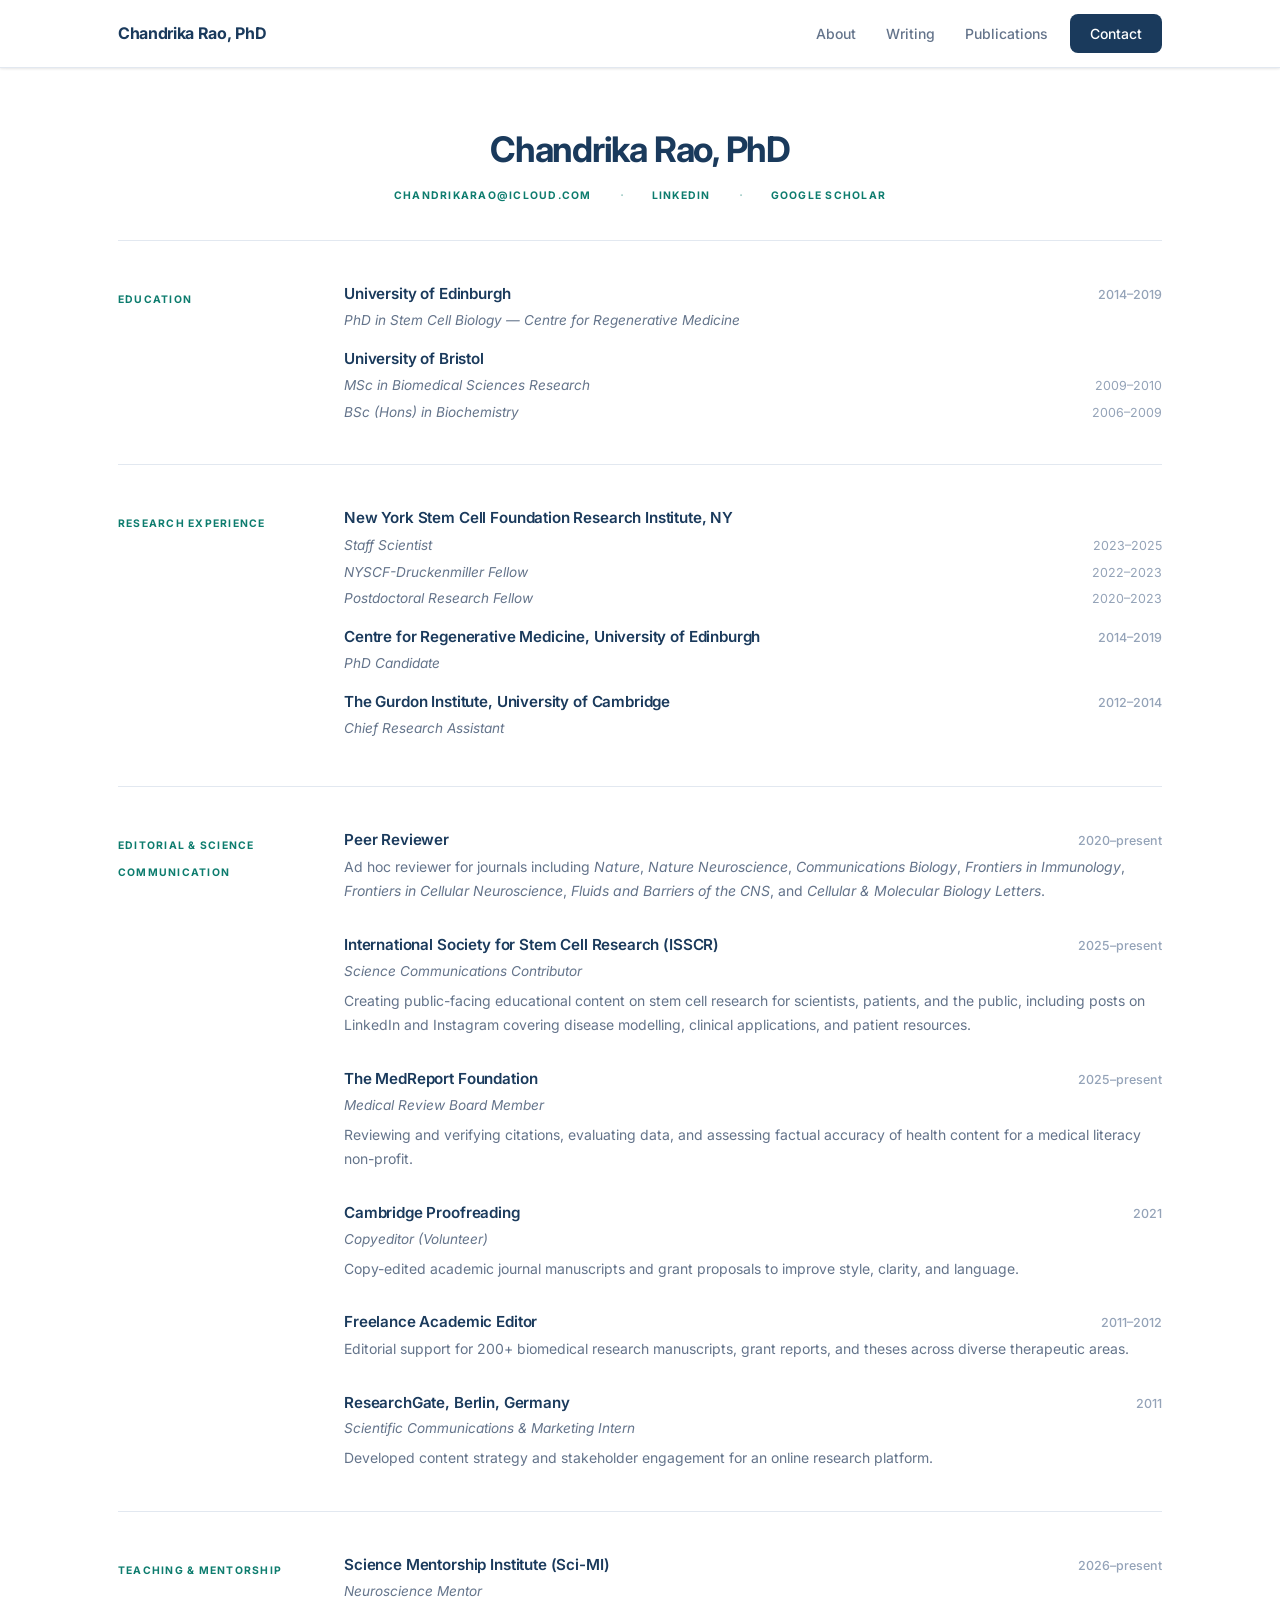
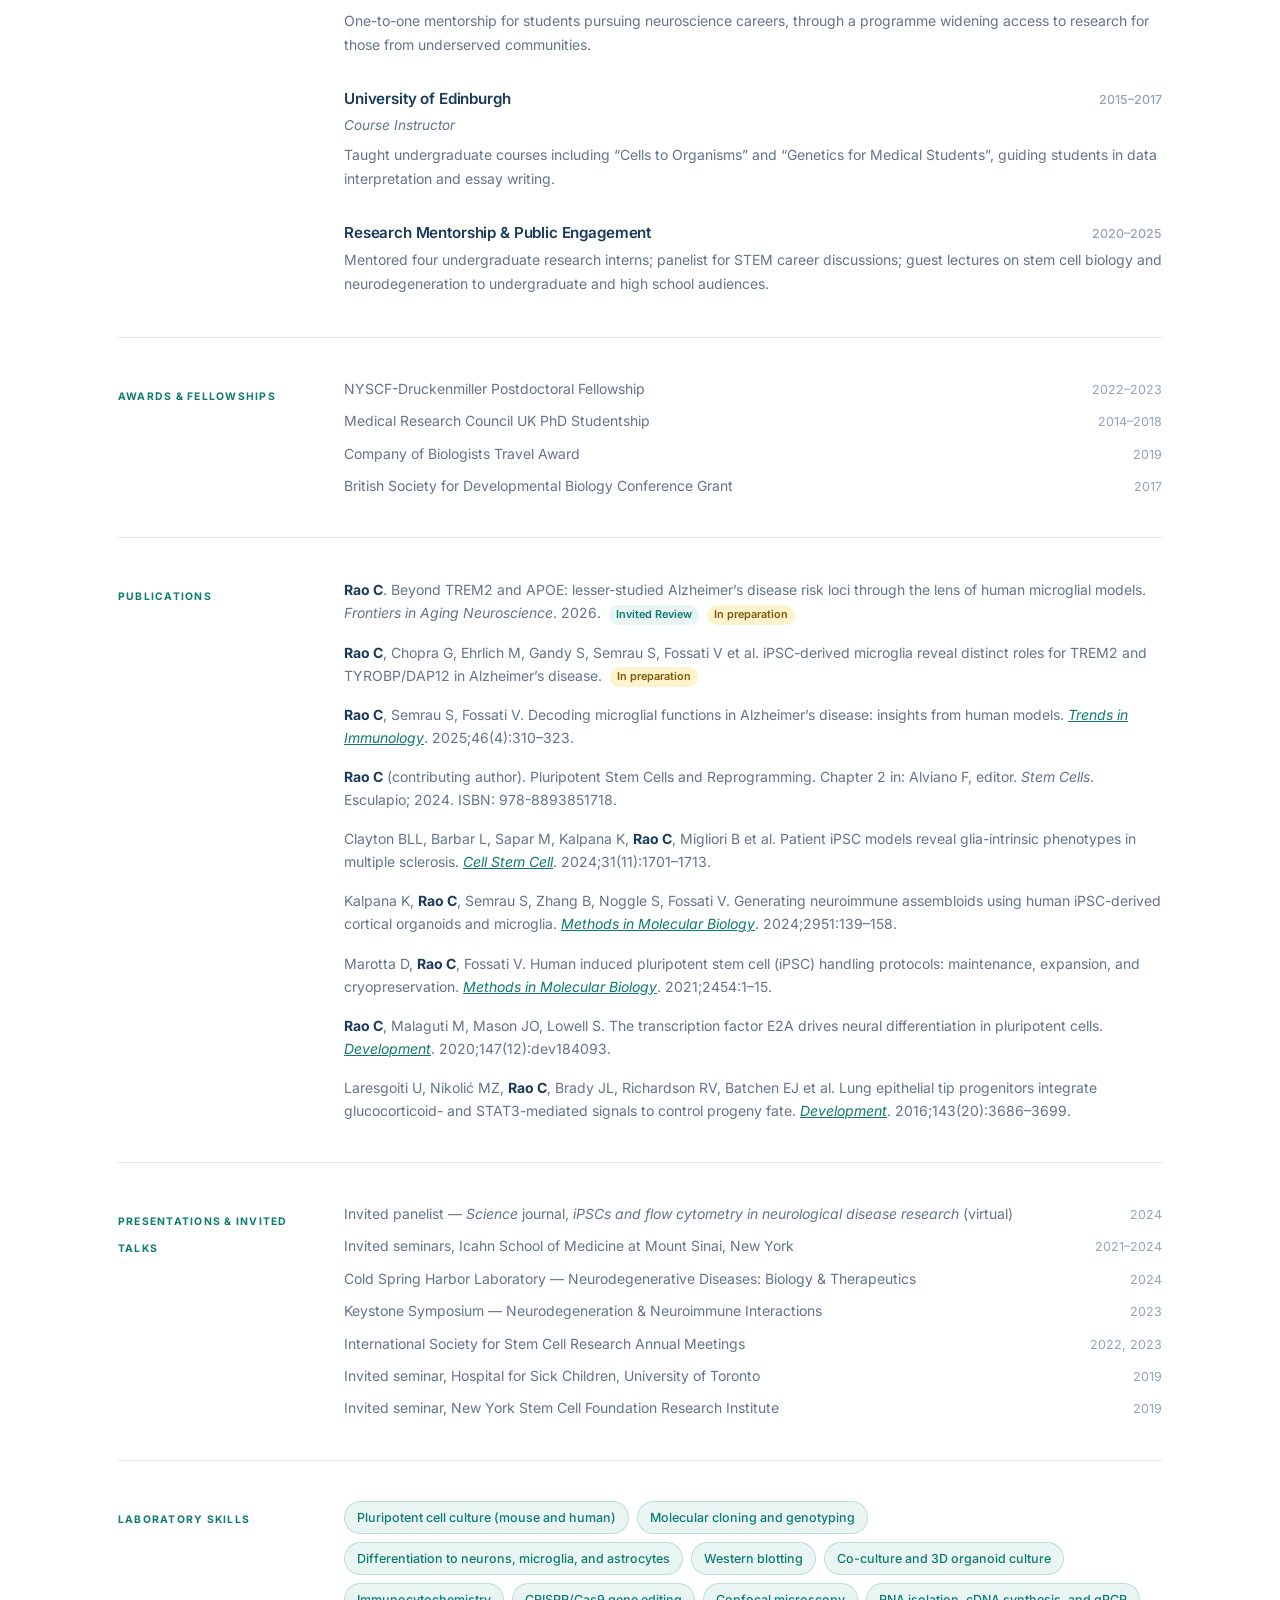
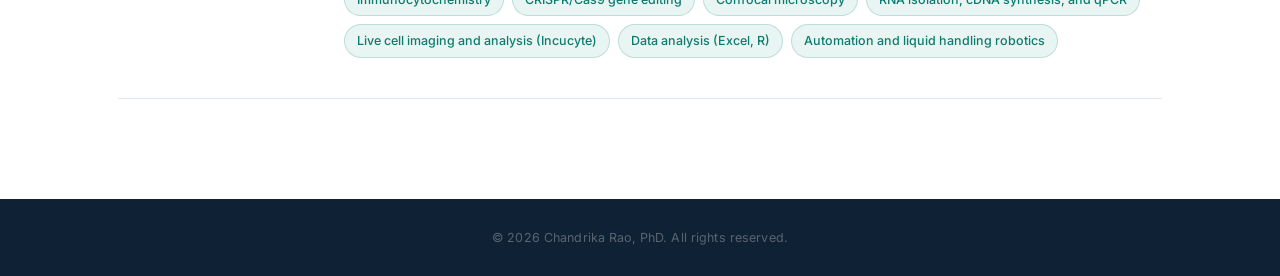
==== commit 0a184271: "Note the widening-access focus of the Sci-MI mentoring role" ====
--- a/cv.html
+++ b/cv.html
@@ -8,17 +8,18 @@
   <meta property="og:title" content="CV — Chandrika Rao, PhD" />
   <meta property="og:description" content="Curriculum vitae of Chandrika Rao, PhD — stem cell biologist, scientific writer, and editor." />
   <meta property="og:url" content="https://chandrikaraophd.github.io/cv.html" />
-  <meta property="og:image" content="https://chandrikaraophd.github.io/og-image.png" />
+  <meta property="og:image:type" content="image/jpeg" />
+  <meta property="og:image" content="https://chandrikaraophd.github.io/social-card.jpg" />
   <meta property="og:image:width" content="1200" />
-  <meta property="og:image:height" content="630" />
+  <meta property="og:image:height" content="627" />
   <meta property="og:type" content="profile" />
   <meta name="twitter:card" content="summary_large_image" />
   <meta name="twitter:title" content="CV — Chandrika Rao, PhD" />
   <meta name="twitter:description" content="Curriculum vitae of Chandrika Rao, PhD — stem cell biologist, scientific writer, and editor." />
-  <meta name="twitter:image" content="https://chandrikaraophd.github.io/og-image.png" />
+  <meta name="twitter:image" content="https://chandrikaraophd.github.io/social-card.jpg" />
   <link rel="canonical" href="https://chandrikaraophd.github.io/cv.html" />
   <link rel="icon" href="favicon.svg" type="image/svg+xml" />
-  <link rel="apple-touch-icon" href="og-image.png" />
+  <link rel="apple-touch-icon" href="apple-touch-icon.png" />
   <meta name="theme-color" content="#0d7c6e" />
   <link rel="preconnect" href="https://fonts.googleapis.com" />
   <link rel="preconnect" href="https://fonts.gstatic.com" crossorigin />
@@ -480,7 +481,7 @@
                 <div class="cv-entry-date">2026&ndash;present</div>
               </div>
               <div class="cv-entry-role">Neuroscience Mentor</div>
-              <div class="cv-entry-body">Providing one-to-one mentorship for students pursuing careers in neuroscience.</div>
+              <div class="cv-entry-body">One-to-one mentorship for students pursuing neuroscience careers, through a programme widening access to research for those from underserved communities.</div>
             </div>
 
             <div class="cv-entry">
@@ -620,5 +621,9 @@
     document.getElementById('year').textContent = new Date().getFullYear();
   </script>
 
+  <!-- GoatCounter analytics — cookieless, no personal data collected -->
+  <script data-goatcounter="https://chandrikarao.goatcounter.com/count"
+          async src="//gc.zgo.at/count.js"></script>
+
 </body>
 </html>
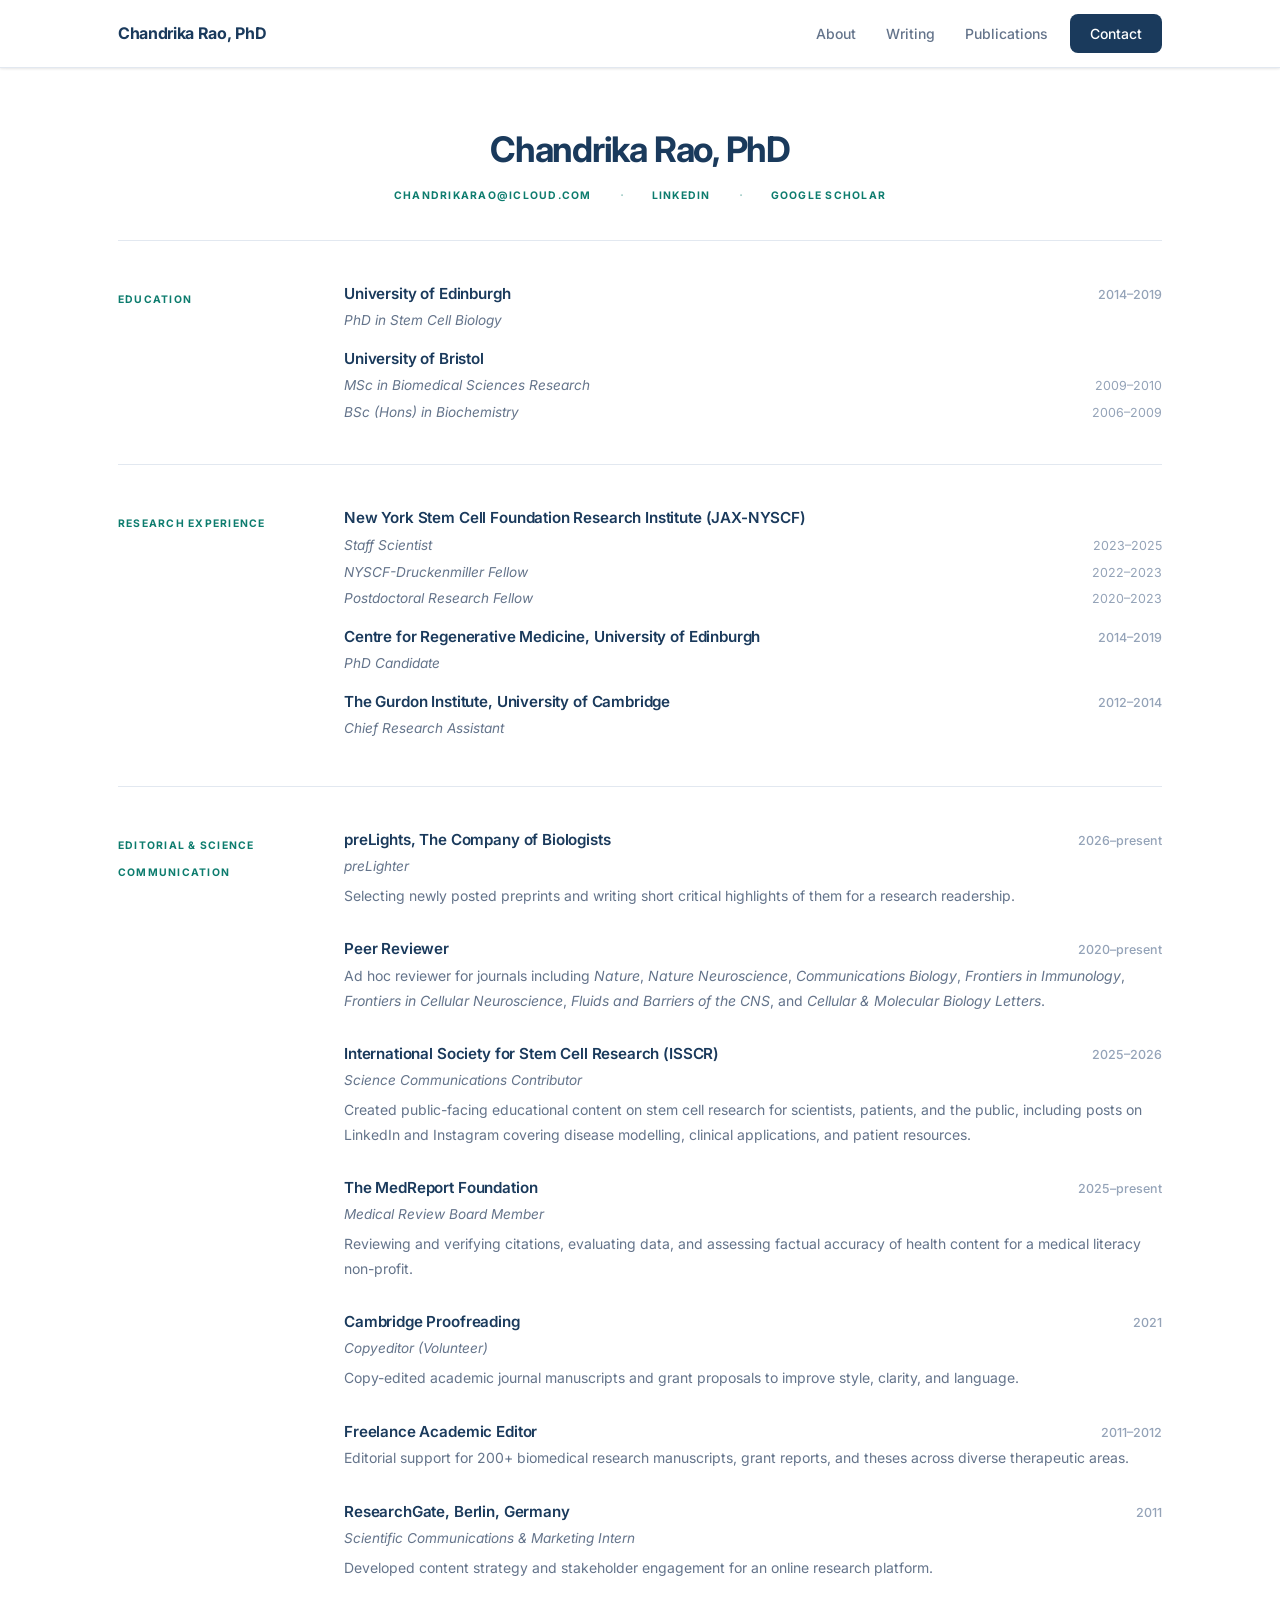
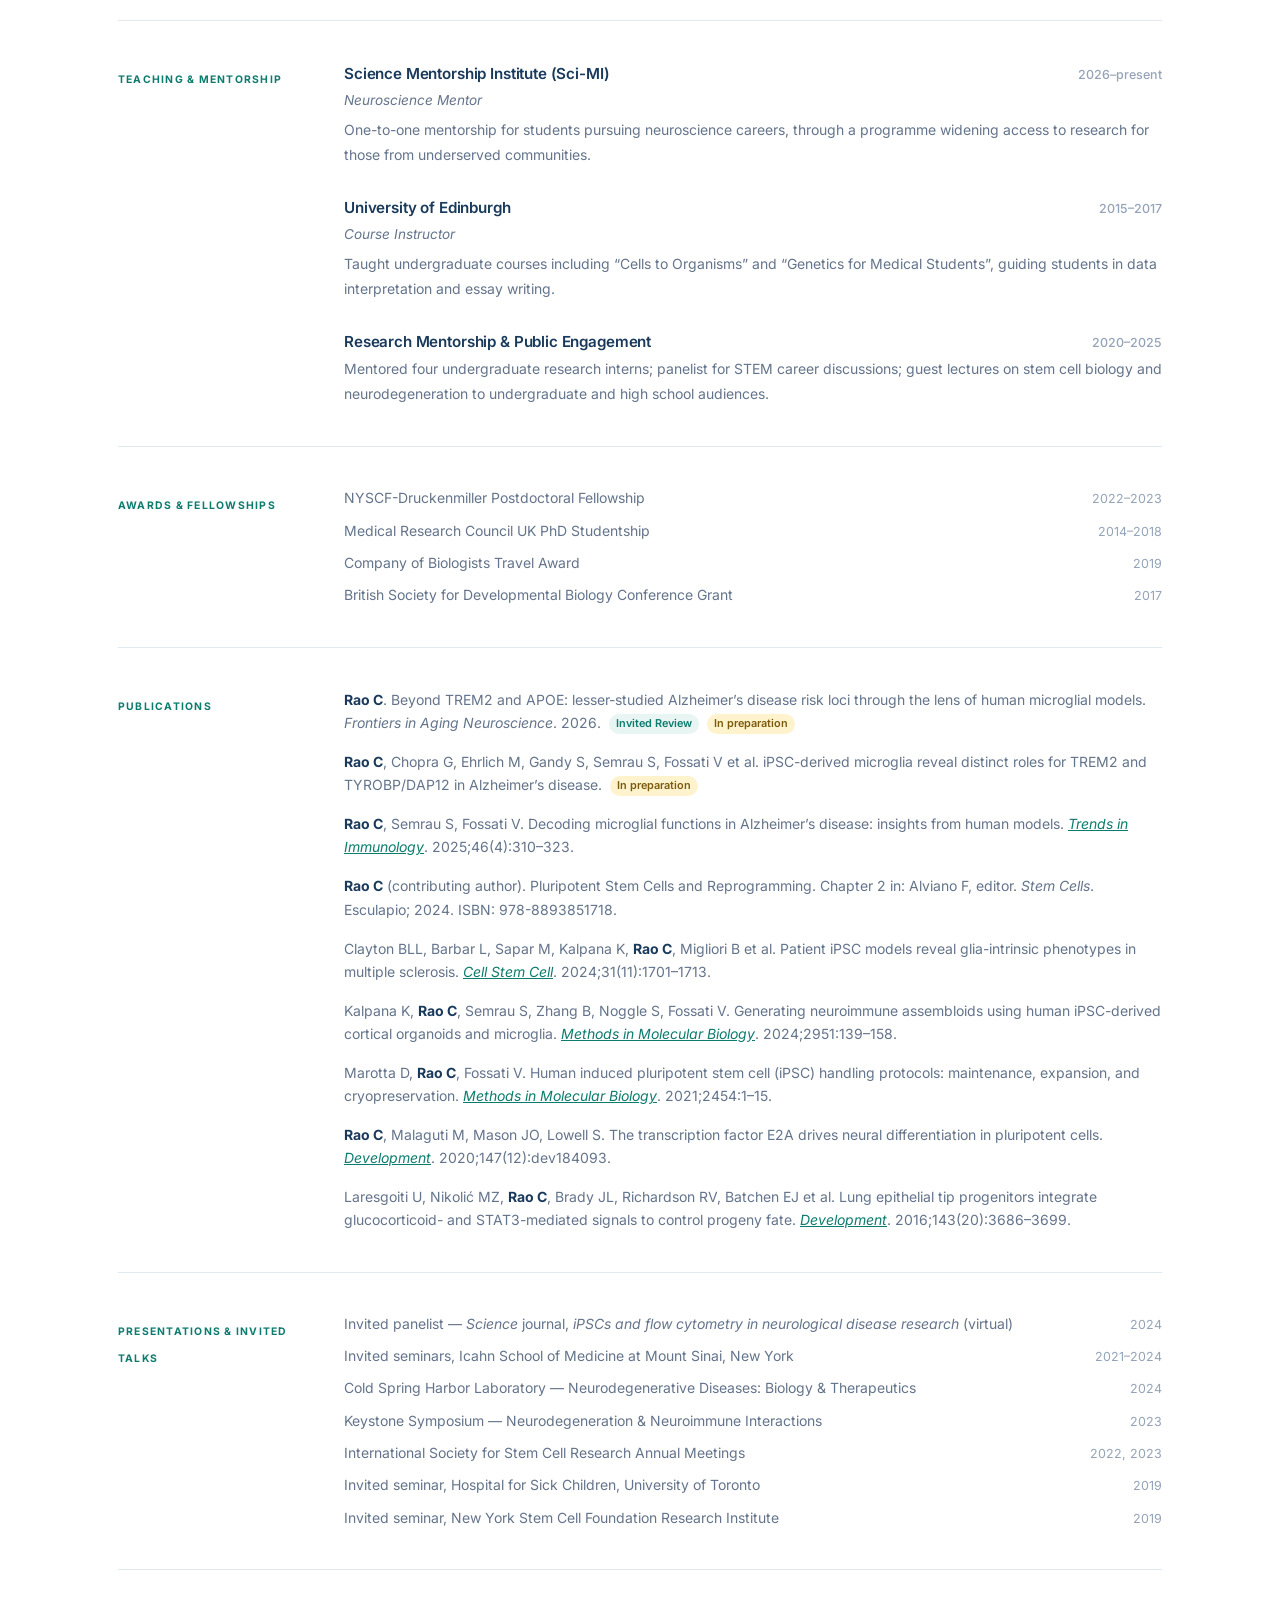
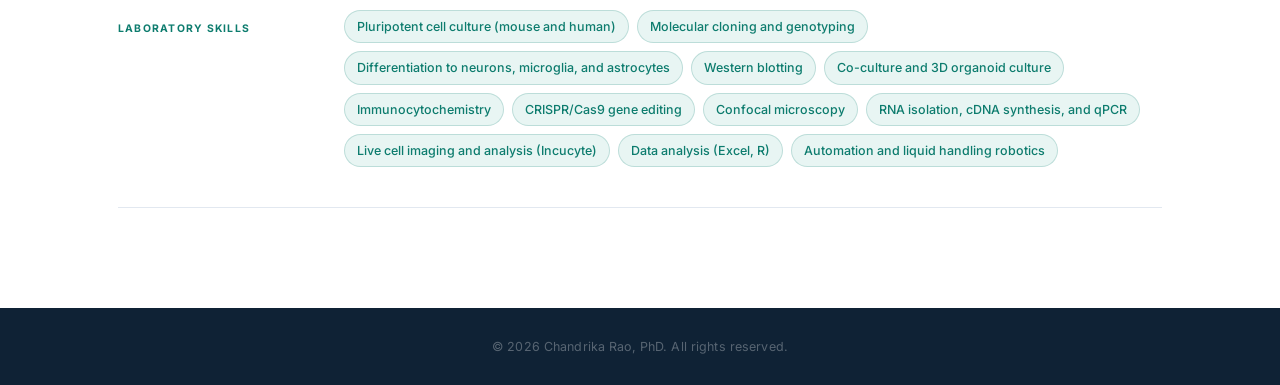
==== commit 7e5e79eb: "Update the CV: preLighter role, JAX-NYSCF name, ISSCR dates - Add the preLighter role (preLights, 20" ====
--- a/cv.html
+++ b/cv.html
@@ -347,7 +347,7 @@
                 <div class="cv-entry-org">University of Edinburgh</div>
                 <div class="cv-entry-date">2014&ndash;2019</div>
               </div>
-              <div class="cv-entry-role">PhD in Stem Cell Biology &mdash; Centre for Regenerative Medicine</div>
+              <div class="cv-entry-role">PhD in Stem Cell Biology</div>
             </div>
 
             <div class="cv-entry cv-entry--compact">
@@ -370,7 +370,7 @@
 
             <div class="cv-entry cv-entry--compact">
               <div class="cv-entry-head">
-                <div class="cv-entry-org">New York Stem Cell Foundation Research Institute, NY</div>
+                <div class="cv-entry-org">New York Stem Cell Foundation Research Institute (JAX-NYSCF)</div>
               </div>
               <ul class="cv-talk-list cv-positions">
                 <li><span>Staff Scientist</span><span class="cv-talk-date">2023&ndash;2025</span></li>
@@ -405,6 +405,17 @@
 
             <div class="cv-entry">
               <div class="cv-entry-head">
+                <div class="cv-entry-org">preLights, The Company of Biologists</div>
+                <div class="cv-entry-date">2026&ndash;present</div>
+              </div>
+              <div class="cv-entry-role">preLighter</div>
+              <div class="cv-entry-body">
+                Selecting newly posted preprints and writing short critical highlights of them for a research readership.
+              </div>
+            </div>
+
+            <div class="cv-entry">
+              <div class="cv-entry-head">
                 <div class="cv-entry-org">Peer Reviewer</div>
                 <div class="cv-entry-date">2020&ndash;present</div>
               </div>
@@ -416,11 +427,11 @@
             <div class="cv-entry">
               <div class="cv-entry-head">
                 <div class="cv-entry-org">International Society for Stem Cell Research (ISSCR)</div>
-                <div class="cv-entry-date">2025&ndash;present</div>
+                <div class="cv-entry-date">2025&ndash;2026</div>
               </div>
               <div class="cv-entry-role">Science Communications Contributor</div>
               <div class="cv-entry-body">
-                Creating public-facing educational content on stem cell research for scientists, patients, and the public, including posts on LinkedIn and Instagram covering disease modelling, clinical applications, and patient resources.
+                Created public-facing educational content on stem cell research for scientists, patients, and the public, including posts on LinkedIn and Instagram covering disease modelling, clinical applications, and patient resources.
               </div>
             </div>
 
--- a/style.css
+++ b/style.css
@@ -602,7 +602,7 @@
 
 .writing-grid {
   display: grid;
-  grid-template-columns: repeat(2, 1fr);
+  grid-template-columns: repeat(3, 1fr);
   gap: 24px;
 }
 
